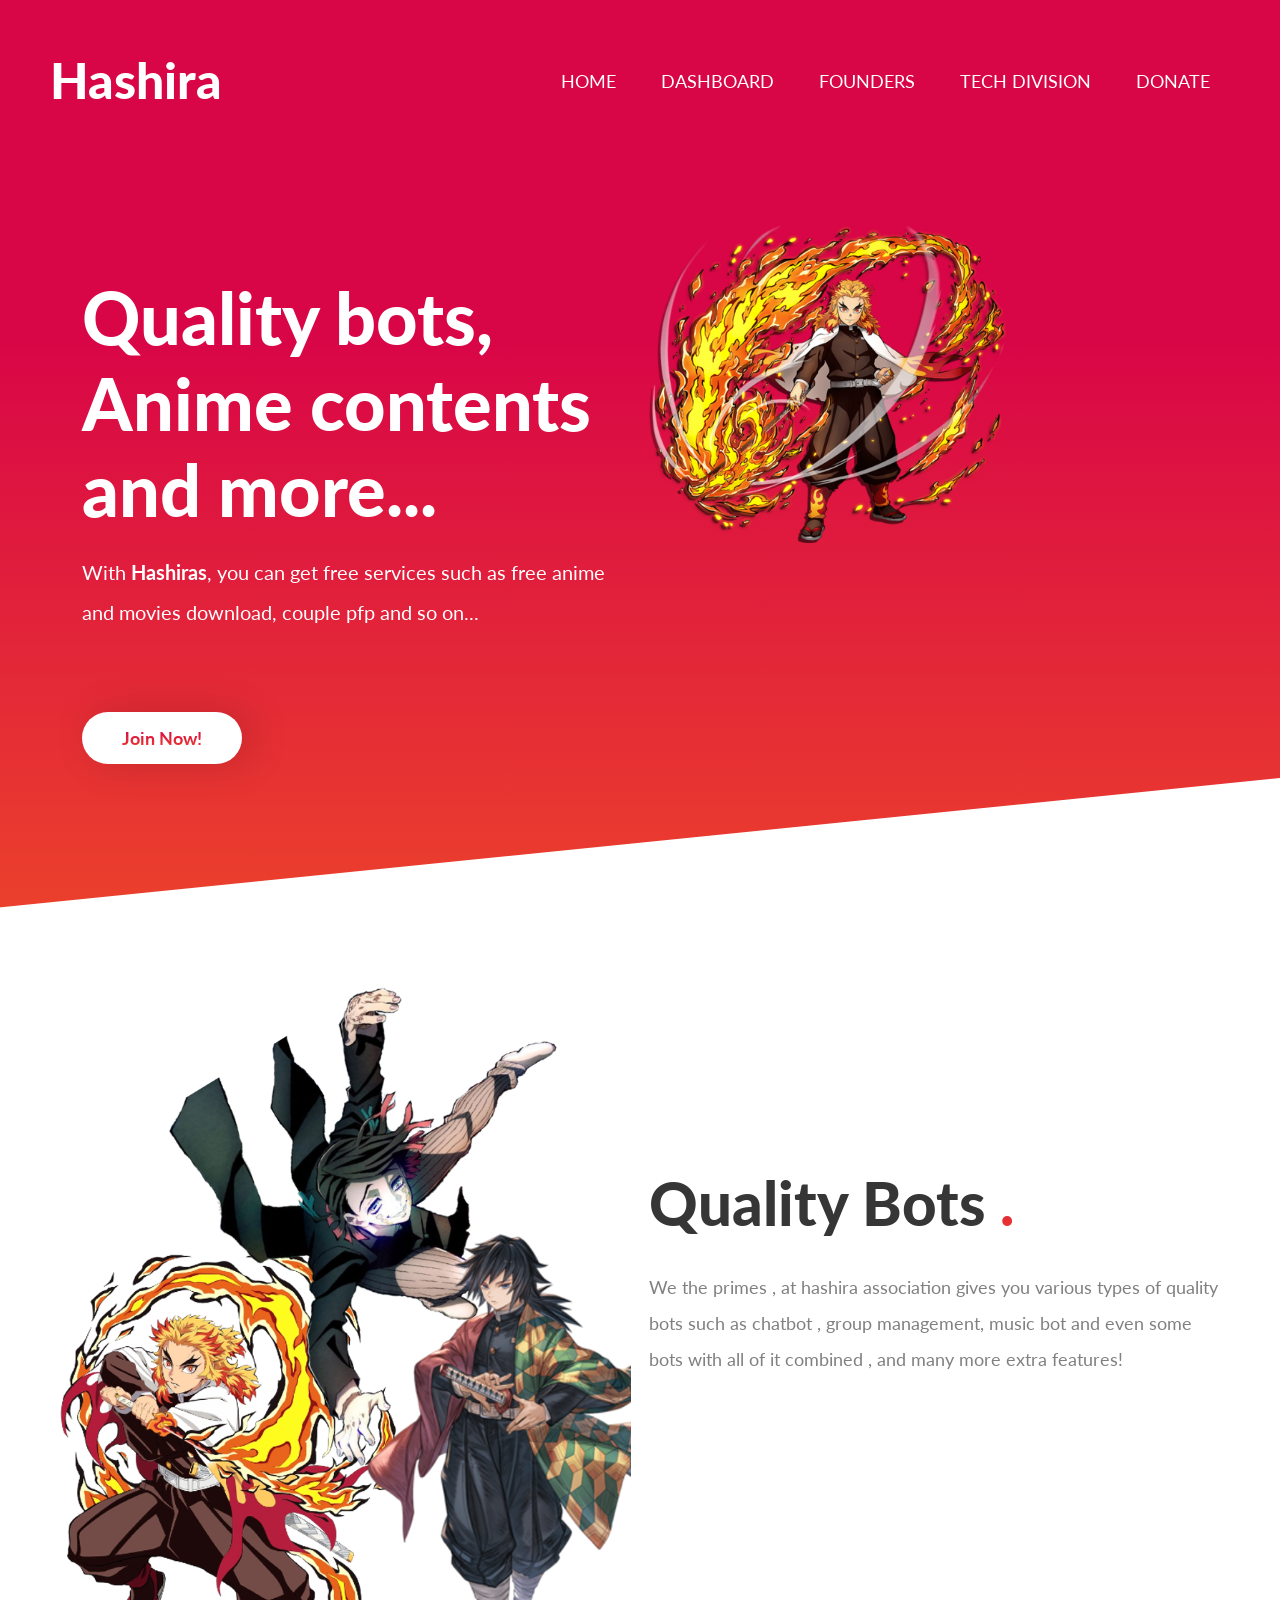
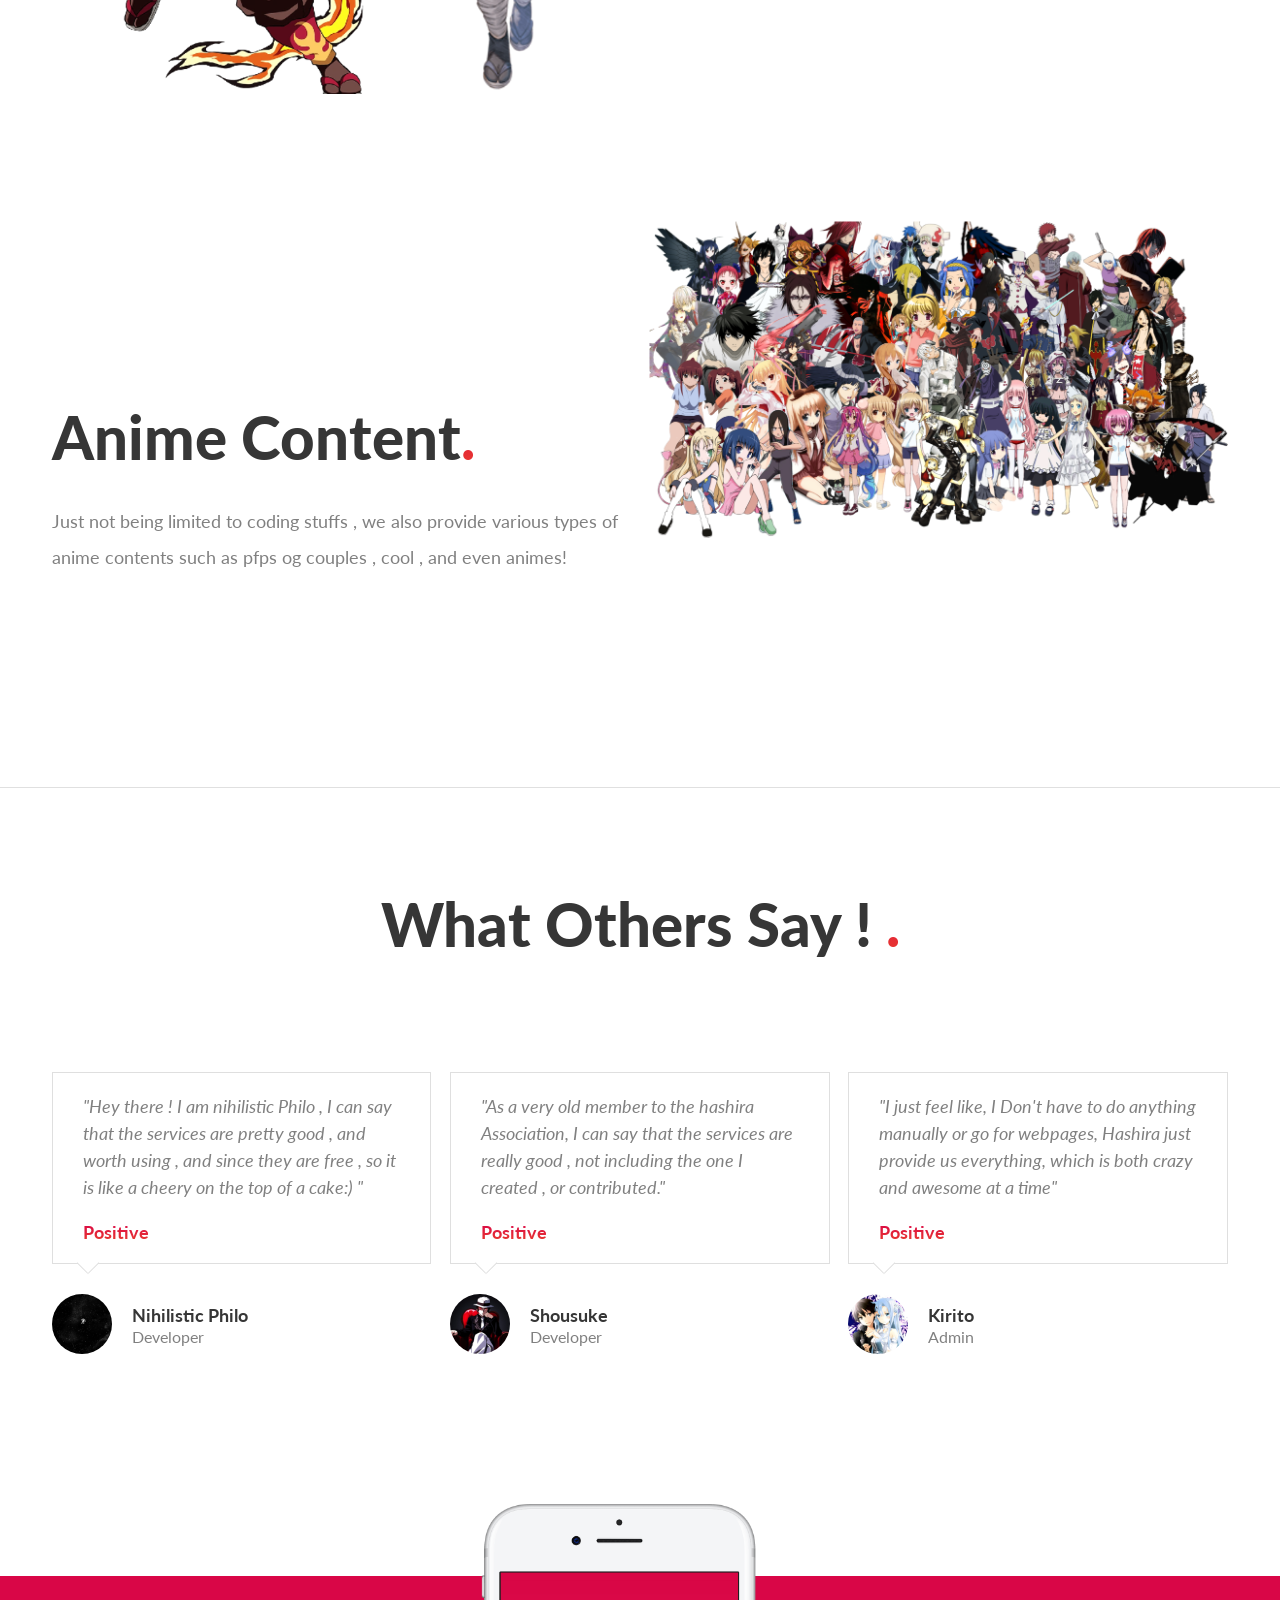
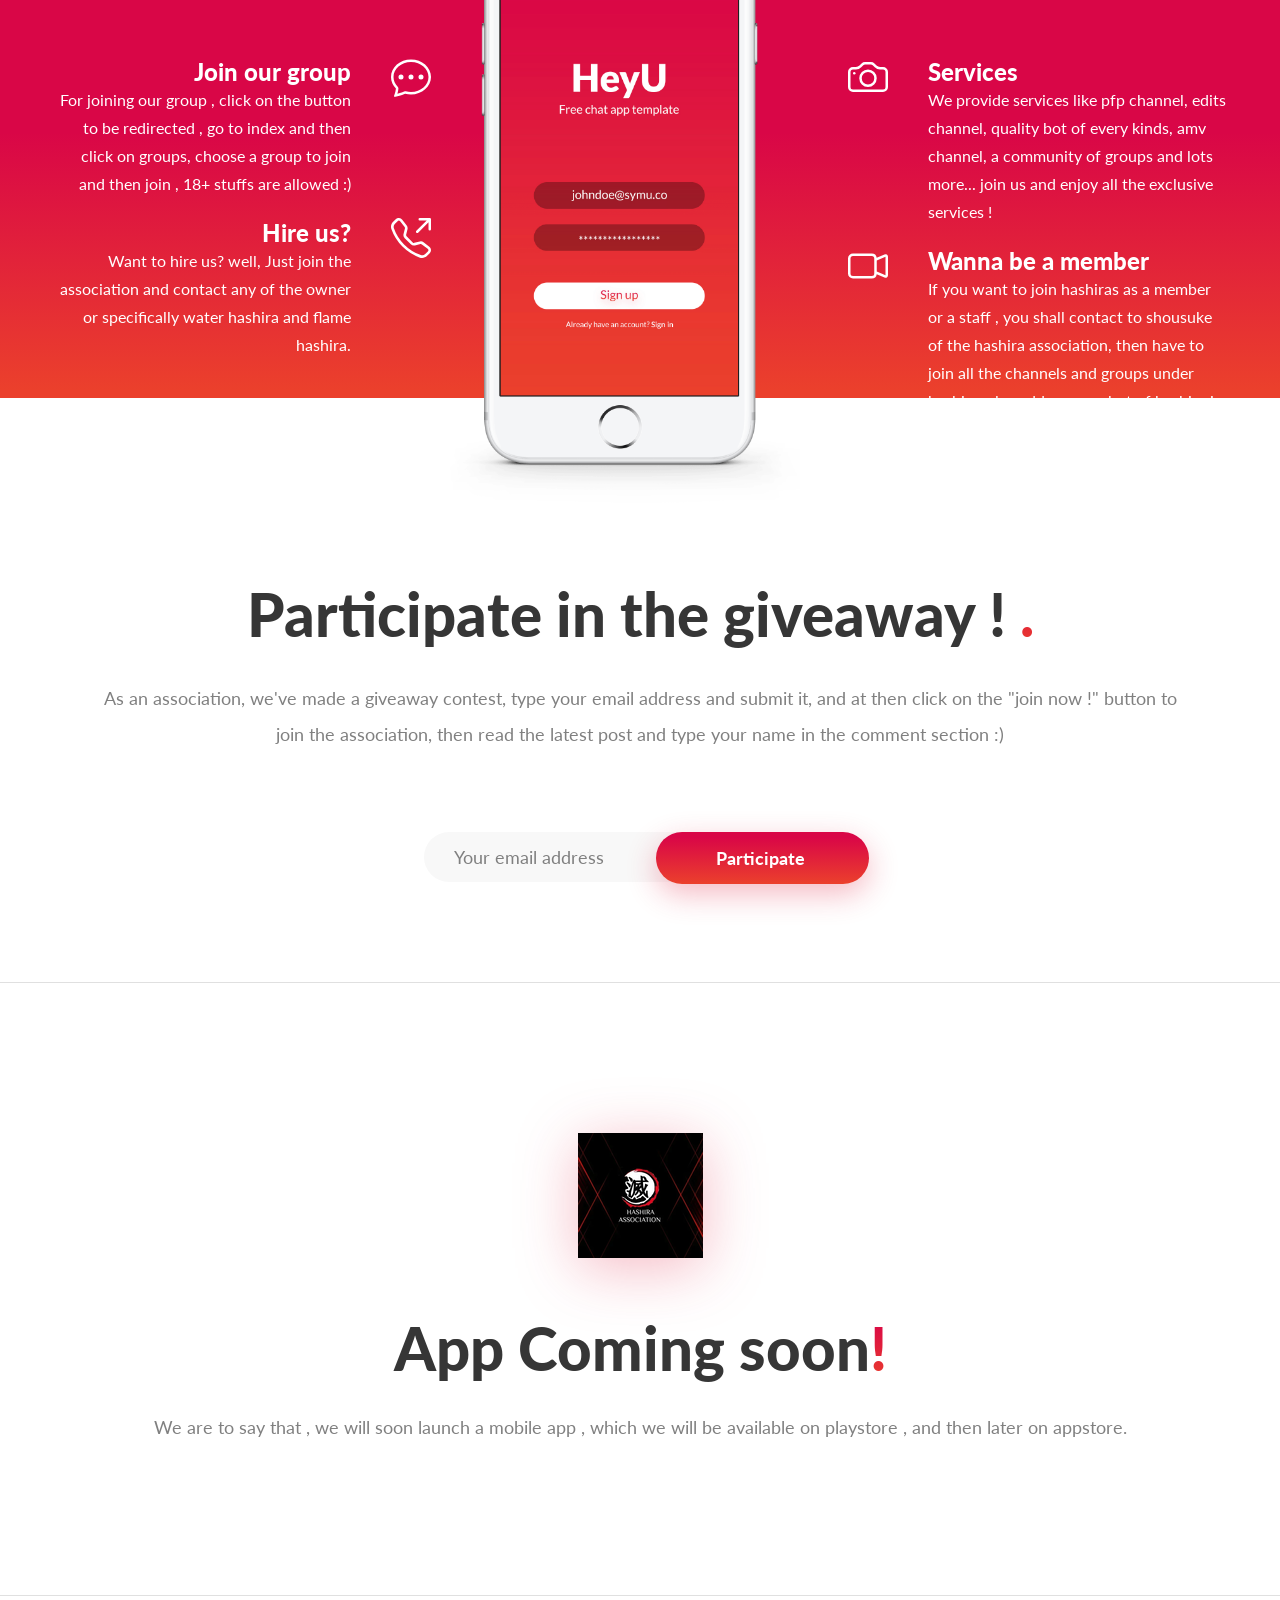
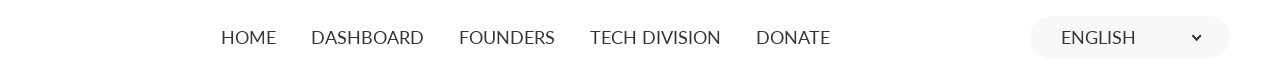
==== index.html @ f734fdf5 "Add files via upload" ====
<!DOCTYPE html>
<html lang="en">
  <head>
    <meta charset="UTF-8" />
    <meta name="viewport" content="width=device-width, initial-scale=1.0" />
    <title>Hashira Association</title>

    <!-- Favicon -->

    <link
      rel="Hashira-icon"
      sizes="180x180"
      href="images/favicon/apple-touch-icon.png"
    />
    <link
      rel="icon"
      type="image/png"
      sizes="32x32"
      href="images/favicon/favicon-32x32.png"
    />
    <link
      rel="icon"
      type="image/png"
      sizes="16x16"
      href="images/favicon/favicon-16x16.png"
    />
    <link rel="manifest" href="images/favicon/site.webmanifest" />
    <link
      rel="mask-icon"
      href="images/favicon/safari-pinned-tab.svg"
      color="#5bbad5"
    />
    <link rel="shortcut icon" href="images/favicon/favicon.ico" />
    <meta name="msapplication-TileColor" content="#da532c" />
    <meta
      name="msapplication-config"
      content="images/favicon/browserconfig.xml"
    />
    <meta name="theme-color" content="#ffffff" />

    <!-- End: Favicon -->

    <!-- Required Social Preview MetaTags -->

    <!-- Primary Meta Tags -->
    <meta name="title" content="Hashira Association: A non-toxic anime community" />
    <meta
      name="description"
      content="Hashira Association is a network that provides your with various services and groups for free so that you can save your time from visiting various sites and chat forums"
    />

    <!-- Open Graph / Facebook -->
    <meta property="og:type" content="website" />
    <meta property="og:url" content="https://hashira-net.aneekbiswas5.repl.co/#features" />
    <meta
      property="og:title"
      content="Hashira Association Landing Page"
    />
    <meta
      property="og:description"
      content="Hashira Association is a network that provides your with various services and groups for free so that you can save your time from visiting various sites and chat forums"
    />
    <meta property="og:image" content="images/preview.png" />

    <!-- Twitter -->
    <meta property="twitter:card" content="summary_large_image" />
    <meta
      property="twitter:url"
      content="https://hashira-net.aneekbiswas5.repl.co/#features"
    />
    <meta
      property="twitter:title"
      content="Hashira Association: A non-toxic anime community"
    />
    <meta
      property="twitter:description"
      content="Hashira Association is a network that provides your with various services and groups for free so that you can save your time from visiting various sites and chat forums"
    />
    <meta property="twitter:image" content="images/preview.png" />

    <!-- End of Required Social Preview MetaTags -->

    <!-- LATO — Google Font -->
    <link
      href="https://fonts.googleapis.com/css2?family=Lato:ital,wght@0,400;0,700;0,900;1,400&display=swap"
      rel="stylesheet"
    />
    <!-- End: LATO — Google Font -->

    <!-- Main CSS File -->
    <link rel="stylesheet" href="css/styles.css" />
    <link rel="stylesheet" href="css/grid.css" />
    <!-- End: Main CSS File -->
  </head>
  <body>
    <!-- Preloader -->
    <div class="preloader">
      <div class="loader"></div>
    </div>
    <!-- Preloader End -->
    <!-- Header Section -->
    <header id="home">
      <nav>
        <div class="navbar-logo">
          <a href="#" class="logo">Hashira</a>
        </div>
        <div id="navbar">
          <ul>
            <li><a href="#home">HOME</a></li>
             <li><a href="dash.html">DASHBOARD</a></li>
            <li><a href="https://t.me/Hashira_Association/155">FOUNDERS</a></li>
            <li><a href="https://t.me/PrimesDivision">TECH DIVISION</a></li>
            <li><a href="http://paypal.me/flamexhashira">DONATE</a></li>

          </ul>
        </div>
        <div id="mobileNav">
          <span onclick="openNav()">&#9776;</span>
        </div>
        <div id="myNav" class="mobileNavOverlay">
          <div class="overlay-content">
            <a href="javascript:void()" class="close-btn" onclick="closeNav()"
              >&times;
            </a>
            <a href="#home" onclick="closeNav()">HOME</a>
            <a href="dash.html" target="_blank" onclick="closeNav()">DASHBOARD</a>
            <a href="https://t.me/Hashira_Association/155" target="_blank" onclick="closeNav()">FOUNDERS</a>
            <a href="https://t.me/PrimesDivision" target="_blank" onclick="closeNav()">TECH DIVISION</a>
            <a href="http://paypal.me/flamexhashira" target="_blank" onclick="closeNav()">DONATE</a>
          </div>
        </div>
      </nav>
      <div id="hero">
        <div class="row">
          <div class="col span_1_of_2">
            <div class="hero-description">
              <h1>
                Quality bots,  <br />
                Anime contents and more...
              </h1>
              <p>
                With <span class="bold-text"> Hashiras</span>, you can get free services such as free anime and movies download, couple pfp and so on...
              </p>

              <a href="https://t.me/Hashira_Association" class="btn">
              <span class="download-btn">Join Now!</span>
              </a>

            </div>
          </div>
          <div class="col span_1_of_2">
            <img class="hero-img" src="images/1.png" alt="" />
          </div>
        </div>
      </div>
      <div class="shape-divider">
        <div class="custom-shape-divider-bottom-1603385849">
          <svg
            data-name="Layer 1"
            xmlns="http://www.w3.org/2000/svg"
            viewBox="0 0 1200 120"
            preserveAspectRatio="none"
          >
            <path
              d="M1200 120L0 16.48 0 0 1200 0 1200 120z"
              class="shape-fill"
            ></path>
          </svg>
        </div>
      </div>
      <button onclick="topFunction()" id="scrollUp" title="Go to top">
        <svg
          width="1.5rem"
          height="1.5rem"
          viewBox="0 0 16 16"
          class="bi bi-arrow-up"
          fill="currentColor"
          xmlns="http://www.w3.org/2000/svg"
        >
          <path
            fill-rule="evenodd"
            d="M8 15a.5.5 0 0 0 .5-.5V2.707l3.146 3.147a.5.5 0 0 0 .708-.708l-4-4a.5.5 0 0 0-.708 0l-4 4a.5.5 0 1 0 .708.708L7.5 2.707V14.5a.5.5 0 0 0 .5.5z"
          />
        </svg>
      </button>
    </header>
    <!-- End: Header Section -->

    <!-- Features Section -->
    <section id="features">
      <div class="row">
        <div class="col span_1_of_2">
          <div class="features-images">
            <img class="features_1" src="images/features1.png" alt="" />
          </div>
        </div>
        <div class="col span_1_of_2">
          <div class="section-description features-description col1">
            <h2 class="stylish_heading">
              Quality Bots <span class="red_dot">.</span>
            </h2>
            <p class="little-description">
              We the primes , at hashira association gives you various types of quality bots such as chatbot , group management, music bot and even some bots with all of it combined , and many more extra features!          </p>
          </div>
        </div>
      </div>
      <div class="row second-features-row">
        <div class="col span_1_of_2">
          <div class="section-description features-description">
            <h2 class="stylish_heading">
              Anime Content<span class="red_dot">.</span>
            </h2>
            <p class="little-description">
              Just not being limited to coding stuffs , we also provide various types of anime contents such as pfps og couples , cool , and even animes! </p>
          </div>
        </div>
        <div class="col span_1_of_2">
          <div class="features-images">
            <img class="features_3" src="images/features2.png" alt="" />
          </div>
        </div>
      </div>
    </section>
    <!-- End: Features Section -->

    <!-- Testimonial Section -->
    <section id="testimonial">
      <h2 class="stylish_heading">
        What Others Say ! <span class="red_dot">.</span>
      </h2>
      <div class="row">
        <div class="col span_1_of_3">
          <div class="bubble">
            <p class="message">
              "Hey there ! I am nihilistic Philo , I can say that the services are pretty good , and worth using , and since they are free , so it is like a cheery on the top of a cake:) "
            </p>
            <span class="company-name">Positive </span>
          </div>
          <div class="client-info">
            <img class="avatar" src="images/avatar1.jpg" alt="" />
            <div class="name">
              <h4>Nihilistic Philo</h4>
              <p class="role">Developer</p>
            </div>
          </div>
        </div>
        <div class="col span_1_of_3">
          <div class="bubble">
            <p class="message">
              "As a very old member to the hashira Association, I can say that the services are really good , not including the one I created , or contributed."
            </p>
            <span class="company-name">Positive</span>
          </div>
          <div class="client-info">
            <img class="avatar" src="images/avatar2.jpg" alt="" />
            <div class="name">
              <h4>Shousuke</h4>
              <p class="role">Developer</p>
            </div>
          </div>
        </div>
        <div class="col span_1_of_3">
          <div class="bubble">
            <p class="message">
              "I just feel like, I Don't have to do anything manually or go for webpages, Hashira just provide us everything, which is both crazy and awesome at a time"
            </p>
            <span class="company-name">Positive</span>
          </div>
          <div class="client-info">
            <img class="avatar" src="images/avatar3.jpg" alt="" />
            <div class="name">
              <h4>Kirito</h4>
              <p class="role">Admin</p>
            </div>
          </div>
        </div>
      </div>
    </section>
    <!-- End: Testimonial Section -->

    <!-- How To Section -->
    <section id="howto">
      <div class="row">
        <div class="col span_1_of_3 first-col">
          <div class="first-item">
            <div class="item-description">
              <h4>Join our group</h4>
              <p>
                For joining our group , click on the button to be redirected , go to index and then click on groups, choose a group to join and then join , 18+ stuffs are allowed :)
              </p>
            </div>
            <div class="item-icon1">
              <svg
                width="2.5rem"
                height="2.5rem"
                viewBox="0 0 16 16"
                class="bi bi-chat-dots"
                fill="currentColor"
                xmlns="http://www.w3.org/2000/svg"
              >
                <path
                  fill-rule="evenodd"
                  d="M2.678 11.894a1 1 0 0 1 .287.801 10.97 10.97 0 0 1-.398 2c1.395-.323 2.247-.697 2.634-.893a1 1 0 0 1 .71-.074A8.06 8.06 0 0 0 8 14c3.996 0 7-2.807 7-6 0-3.192-3.004-6-7-6S1 4.808 1 8c0 1.468.617 2.83 1.678 3.894zm-.493 3.905a21.682 21.682 0 0 1-.713.129c-.2.032-.352-.176-.273-.362a9.68 9.68 0 0 0 .244-.637l.003-.01c.248-.72.45-1.548.524-2.319C.743 11.37 0 9.76 0 8c0-3.866 3.582-7 8-7s8 3.134 8 7-3.582 7-8 7a9.06 9.06 0 0 1-2.347-.306c-.52.263-1.639.742-3.468 1.105z"
                />
                <path
                  d="M5 8a1 1 0 1 1-2 0 1 1 0 0 1 2 0zm4 0a1 1 0 1 1-2 0 1 1 0 0 1 2 0zm4 0a1 1 0 1 1-2 0 1 1 0 0 1 2 0z"
                />
              </svg>
            </div>
          </div>
          <div class="first-item">
            <div class="item-description">
              <h4>Hire us?</h4>
              <p>
                Want to hire us? well, Just join the association and contact any of the owner or specifically water hashira and flame hashira.
              </p>
            </div>
            <div class="item-icon1">
              <svg
                width="2.5rem"
                height="2.5rem"
                viewBox="0 0 16 16"
                class="bi bi-telephone-outbound"
                fill="currentColor"
                xmlns="http://www.w3.org/2000/svg"
              >
                <path
                  fill-rule="evenodd"
                  d="M3.654 1.328a.678.678 0 0 0-1.015-.063L1.605 2.3c-.483.484-.661 1.169-.45 1.77a17.568 17.568 0 0 0 4.168 6.608 17.569 17.569 0 0 0 6.608 4.168c.601.211 1.286.033 1.77-.45l1.034-1.034a.678.678 0 0 0-.063-1.015l-2.307-1.794a.678.678 0 0 0-.58-.122l-2.19.547a1.745 1.745 0 0 1-1.657-.459L5.482 8.062a1.745 1.745 0 0 1-.46-1.657l.548-2.19a.678.678 0 0 0-.122-.58L3.654 1.328zM1.884.511a1.745 1.745 0 0 1 2.612.163L6.29 2.98c.329.423.445.974.315 1.494l-.547 2.19a.678.678 0 0 0 .178.643l2.457 2.457a.678.678 0 0 0 .644.178l2.189-.547a1.745 1.745 0 0 1 1.494.315l2.306 1.794c.829.645.905 1.87.163 2.611l-1.034 1.034c-.74.74-1.846 1.065-2.877.702a18.634 18.634 0 0 1-7.01-4.42 18.634 18.634 0 0 1-4.42-7.009c-.362-1.03-.037-2.137.703-2.877L1.885.511zM11 .5a.5.5 0 0 1 .5-.5h4a.5.5 0 0 1 .5.5v4a.5.5 0 0 1-1 0V1.707l-4.146 4.147a.5.5 0 0 1-.708-.708L14.293 1H11.5a.5.5 0 0 1-.5-.5z"
                />
              </svg>
            </div>
          </div>
        </div>
        <div class="col span_1_of_3 second-col">
          <img class="big_image" src="images/2.png" alt="" />
        </div>
        <div class="col span_1_of_3 third-col">
          <div class="last-item">
            <div class="item-icon2">
              <svg
                width="2.5rem"
                height="2.5rem"
                viewBox="0 0 16 16"
                class="bi bi-camera"
                fill="currentColor"
                xmlns="http://www.w3.org/2000/svg"
              >
                <path
                  fill-rule="evenodd"
                  d="M15 12V6a1 1 0 0 0-1-1h-1.172a3 3 0 0 1-2.12-.879l-.83-.828A1 1 0 0 0 9.173 3H6.828a1 1 0 0 0-.707.293l-.828.828A3 3 0 0 1 3.172 5H2a1 1 0 0 0-1 1v6a1 1 0 0 0 1 1h12a1 1 0 0 0 1-1zM2 4a2 2 0 0 0-2 2v6a2 2 0 0 0 2 2h12a2 2 0 0 0 2-2V6a2 2 0 0 0-2-2h-1.172a2 2 0 0 1-1.414-.586l-.828-.828A2 2 0 0 0 9.172 2H6.828a2 2 0 0 0-1.414.586l-.828.828A2 2 0 0 1 3.172 4H2z"
                />
                <path
                  fill-rule="evenodd"
                  d="M8 11a2.5 2.5 0 1 0 0-5 2.5 2.5 0 0 0 0 5zm0 1a3.5 3.5 0 1 0 0-7 3.5 3.5 0 0 0 0 7z"
                />
                <path d="M3 6.5a.5.5 0 1 1-1 0 .5.5 0 0 1 1 0z" />
              </svg>
            </div>
            <div class="item-description">
              <h4>Services</h4>
              <p> We provide services like pfp channel, edits channel, quality bot of every kinds, amv channel, a community of groups and lots more... join us and enjoy all the exclusive services !
                
              </p>
            </div>
          </div>
          <div class="last-item">
            <div class="item-icon2">
              <svg
                width="2.5rem"
                height="2.5rem"
                viewBox="0 0 16 16"
                class="bi bi-camera-video"
                fill="currentColor"
                xmlns="http://www.w3.org/2000/svg"
              >
                <path
                  fill-rule="evenodd"
                  d="M0 5a2 2 0 0 1 2-2h7.5a2 2 0 0 1 1.983 1.738l3.11-1.382A1 1 0 0 1 16 4.269v7.462a1 1 0 0 1-1.406.913l-3.111-1.382A2 2 0 0 1 9.5 13H2a2 2 0 0 1-2-2V5zm11.5 5.175l3.5 1.556V4.269l-3.5 1.556v4.35zM2 4a1 1 0 0 0-1 1v6a1 1 0 0 0 1 1h7.5a1 1 0 0 0 1-1V5a1 1 0 0 0-1-1H2z"
                />
              </svg>
            </div>
            <div class="item-description">
              <h4>Wanna be a member</h4>
              <p>
                If you want to join hashiras as a member or a staff , you shall contact to shousuke of the hashira association, then have to join all the channels and groups under hashira, also add any one bot of hashira in your group and you are done :) .
            </div>
          </div>
        </div>
      </div>
    </section>
    <!-- End: How To Section -->

    <!-- Subscribe Section -->
    <section id="subscribe">
      <div class="row">
        <h2 class="stylish_heading">
          Participate in the giveaway ! <span class="red_dot">.</span>
        </h2>
        <p class="">
          As an association, we've made a giveaway contest, type your email address and submit it, and at then click on the "join now !" button to join the association, then read the latest post and type your name in the comment section :)
        </p>
      </div>
      <div class="subscribe-form">
        <input
          class="form-input"
          type="email"
          placeholder="Your email address"
          required
        />
        <input type="submit" class="btn subscribe-btn" value="Participate " />
      </div>
    </section>
    <!-- End: Subscribe Section -->

    <!-- Download The App Section -->
    <section id="download">
      <div class="row">
        <img class="app-logo" src="images/app_logo.png" alt="" />
        <h2 class="stylish_heading">
          App Coming soon<span class="red_dot">!</span>
        </h2>
        <p class="">
          We are to say that , we will soon launch a mobile app , which we will be available on playstore , and then later on appstore.
        </p>

        <a href="javascript:void()">
          
      </div>
    </section>
    <!-- End: Download The App Section -->

    <!-- Footer Section -->
    <section id="footer">
      <div class="links">
        <ul>
            <li><a href="#home">HOME</a></li>
            <li><a href="dash.html" target="_blank">DASHBOARD</a></li>
            <li><a href="https://t.me/Hashira_Association/155" target="_blank">FOUNDERS</a></li>
            <li><a href="https://t.me/PrimesDivision" target="_blank">TECH DIVISION</a></li>
            <li><a href="http://paypal.me/flamexhashira" target="_blank">DONATE</a></li>
        </ul>
      </div>
      <div class="language-option">
        <select name="Languages">
          <option value="English" selected>ENGLISH</option>
          <option value="বাংলা">বাংলা</option>
          <option value="हिन्दी">हिन्दी</option>
        </select>
      </div>
    </section>
    <!-- End: Footer Section -->

    <!-- Required JavaScript Files & CDN -->
    <!-- JQuery CDN -->
    <script src="https://ajax.googleapis.com/ajax/libs/jquery/3.5.1/jquery.min.js"></script>

    <!-- Main JS Files -->
    <script src="js/essential.js"></script>
    <script src="js/jquery.nice-select.min.js"></script>
    <script src="js/main.js"></script>
  </body>
</html>
---- css/styles.css ----
/* Nice Select CSS */
.nice-select {
  -webkit-tap-highlight-color: transparent;
  background-color: #f8f8f8;
  border-radius: 50px;
  border: solid 1px transparent;
  box-sizing: border-box;
  clear: both;
  cursor: pointer;
  display: block;
  float: left;
  font-family: inherit;
  font-size: 18px;
  font-weight: normal;
  height: 42px;
  line-height: 40px;
  outline: none;
  padding-left: 30px;
  padding-right: 30px;
  position: relative;
  text-align: left !important;
  -webkit-transition: all 0.2s ease-in-out;
  transition: all 0.2s ease-in-out;
  -webkit-user-select: none;
  -moz-user-select: none;
  -ms-user-select: none;
  user-select: none;
  white-space: nowrap;
  width: 200px;
}
.nice-select:hover {
  border-color: #dbdbdb;
}
.nice-select:active,
.nice-select.open,
.nice-select:focus {
  border-color: #999;
}
.nice-select:after {
  border-bottom: 2px solid #363636;
  border-right: 2px solid #363636;
  content: "";
  display: block;
  height: 5px;
  margin-top: -4px;
  pointer-events: none;
  position: absolute;
  right: 30px;
  top: 50%;
  -webkit-transform-origin: 66% 66%;
  -ms-transform-origin: 66% 66%;
  transform-origin: 66% 66%;
  -webkit-transform: rotate(45deg);
  -ms-transform: rotate(45deg);
  transform: rotate(45deg);
  -webkit-transition: all 0.15s ease-in-out;
  transition: all 0.15s ease-in-out;
  width: 5px;
}
.nice-select.open:after {
  -webkit-transform: rotate(-135deg);
  -ms-transform: rotate(-135deg);
  transform: rotate(-135deg);
}
.nice-select.open .list {
  top: auto !important;
  bottom: 100%;
  opacity: 1;
  pointer-events: auto;
  -webkit-transform: scale(1) translateY(0);
  -ms-transform: scale(1) translateY(0);
  transform: scale(1) translateY(0);
}
.nice-select.disabled {
  border-color: #ededed;
  color: #999;
  pointer-events: none;
}
.nice-select.disabled:after {
  border-color: #cccccc;
}
.nice-select.wide {
  width: 100%;
}
.nice-select.wide .list {
  left: 0 !important;
  right: 0 !important;
}
.nice-select.right {
  float: right;
}
.nice-select.right .list {
  left: auto;
  right: 0;
}
.nice-select.small {
  font-size: 18px;
  height: 50px;
  line-height: 34px;
}
.nice-select.small:after {
  height: 4px;
  width: 4px;
}
.nice-select.small .option {
  line-height: 34px;
  min-height: 34px;
}
.nice-select .list {
  background-color: #fff;
  border-radius: 5px;
  box-shadow: 0 0 0 1px rgba(68, 68, 68, 0.11);
  box-sizing: border-box;
  margin-top: 4px;
  opacity: 0;
  overflow: hidden;
  padding: 0;
  pointer-events: none;
  position: absolute;
  bottom: 100%;
  left: 0;
  -webkit-transform-origin: 50% 0;
  -ms-transform-origin: 50% 0;
  transform-origin: 50% 0;
  -webkit-transform: scale(0.75) translateY(-21px);
  -ms-transform: scale(0.75) translateY(-21px);
  transform: scale(0.75) translateY(-21px);
  -webkit-transition: all 0.2s cubic-bezier(0.5, 0, 0, 1.25),
    opacity 0.15s ease-out;
  transition: all 0.2s cubic-bezier(0.5, 0, 0, 1.25), opacity 0.15s ease-out;
  z-index: 9;
  width: 200px;
}
.nice-select .list:hover .option:not(:hover) {
  background-color: transparent !important;
}
.nice-select .option {
  cursor: pointer;
  font-weight: 400;
  line-height: 40px;
  list-style: none;
  min-height: 40px;
  outline: none;
  padding-left: 30px;
  padding-right: 29px;
  text-align: left;
  -webkit-transition: all 0.2s;
  transition: all 0.2s;
}
.nice-select .option:hover,
.nice-select .option.focus,
.nice-select .option.selected.focus {
  background-color: #f6f6f6;
}
.nice-select .option.selected {
  font-weight: bold;
}
.nice-select .option.disabled {
  background-color: transparent;
  color: #999;
  cursor: default;
}

.no-csspointerevents .nice-select .list {
  display: none;
}

.no-csspointerevents .nice-select.open .list {
  display: block;
}

/* CSS Global Rules */
* {
  box-sizing: border-box;
  font-family: "Lato", sans-serif;
  list-style-type: none;
  margin: 0;
  padding: 0;
  scroll-behavior: smooth !important;
}

html {
  font-size: 16px;
}

::selection {
  background-color: #ffffff;
  color: #d90647;
}

body {
  font-family: "Lato", sans-serif;
  color: #363636;
  font-size: 1.125rem;
  overflow-x: hidden;
}

img {
  max-width: 100%;
  height: auto;
}

a {
  color: #ffffff;
  text-decoration: none;
}

h1 {
  font-size: 4.5rem;
  font-weight: 900;
}

h2 {
  font-size: 3.75rem;
  font-weight: 900;
}

p {
  color: #808080;
  line-height: 2;
}

section {
  padding: 50px;
}

::placeholder {
  font-size: 18px;
  color: #808080;
}

/* Preloader */
.preloader {
  background-color: #ffffff;
  position: fixed;
  left: 0;
  top: 0;
  height: 100%;
  width: 100%;
  z-index: 150;
  display: flex;
  display: -ms-flexbox;
  -ms-flex-align: center;
  -ms-flex-pack: center;
  align-items: center;
  justify-content: center;
  transition: all 1s ease;
  -webkit-transition: all 1s ease;
}

.preloader.opacity-0 {
  opacity: 0;
}

.preloader .loader {
  height: 2.5rem;
  width: 2.5rem;
  border: 0.25rem solid #d90647;
  border-radius: 50%;
  border-top: 0.25rem solid transparent;
  border-bottom: 0.25rem solid transparent;
  animation: spin 2s linear infinite;
  -webkit-animation: spin 0.8s linear infinite;
}

@keyframes spin {
  0% {
    transform: rotate(0deg);
    -webkit-transform: rotate(0deg);
  }

  100% {
    transform: rotate(360deg);
    -webkit-transform: rotate(360deg);
  }
}

@-webkit-keyframes spin {
  0% {
    transform: rotate(0deg);
    -webkit-transform: rotate(0deg);
  }

  100% {
    transform: rotate(360deg);
    -webkit-transform: rotate(360deg);
  }
}
/* End: Preloader */

/* End: CSS Global Rules */

/* Reusable Components */
.bold-text {
  font-weight: 700;
}

.btn {
  background: #fff;
  padding: 0.9375rem 2.5rem;
  color: #363636;
  border-radius: 3.125rem;
  font-size: 1.125rem;
  font-weight: 700;
  text-align: center;
  box-shadow: 10px 0 40px rgba(0, 0, 0, 0.15);
  display: inline-block;
  cursor: pointer;
}

.btn:hover {
  background: #fff;
  color: #ffffff;
  transition: 0.3s;
  transform: scale(1.03);
}

.red_dot {
  background: linear-gradient(to bottom, #d90647 10%, #eb402c 100%);
  background-clip: border-box;
  -webkit-background-clip: text;
  -webkit-text-fill-color: transparent;
}

.section-description {
  margin-top: 180px;
}

.little-description {
  margin-top: 1.875rem;
  font-size: 1.125rem;
}

.row {
  max-width: 1176px;
  margin: auto;
}
/* End: Reusable Components */

/* Main CSS Rules */

/* Header Section Styling */
#home {
  background: #d90647; /* Old browsers */
  background: -moz-linear-gradient(
    top,
    #d90647 37%,
    #eb402c 98%
  ); /* FF3.6-15 */
  background: -webkit-linear-gradient(
    top,
    #d90647 37%,
    #eb402c 98%
  ); /* Chrome10-25,Safari5.1-6 */
  background: linear-gradient(
    to bottom,
    #d90647 37%,
    #eb402c 98%
  ); /* W3C, IE10+, FF16+, Chrome26+, Opera12+, Safari7+ */
  filter: progid:DXImageTransform.Microsoft.gradient( startColorstr='#d90647', endColorstr='#eb402c',GradientType=0 ); /* IE6-9 */
  background-repeat: no-repeat;
  color: #ffffff;
  height: 100%;
  width: 100%;
  padding: 50px;
  position: relative;
}

/* Navbar Styling */
nav {
  display: flex;
  flex-flow: row;
  justify-content: space-between;
}

.logo {
  font-size: 3.125rem;
  font-weight: 900;
}

#navbar ul li {
  display: inline-block;
  margin: 20px;
  font-size: 18px;
  font-weight: 400;
}

#navbar ul li:hover {
  text-decoration: line-through;
}

/* Sticky Navbar */
.sticky {
  position: fixed;
  left: 0;
  top: 0;
  width: 100%;
  background-color: #fff;
  z-index: 500;
  box-shadow: 0 10px 30px rgba(0, 0, 0, 0.1);
  color: #d90647;
  padding: 10px 40px;
  transition: 0.3s;
}

.sticky .logo {
  color: #d90647;
}

.sticky #navbar ul li a {
  color: #363636;
}

.sticky #navbar ul li a:hover {
  color: #d90647;
}

.sticky .navbar {
  padding: 10px;
}

.sticky .mobile-menu {
  font-size: 1.875rem;
  float: right;
  display: block;
  margin: -10px 10px;
}

/* Mobile Navbar Styling */
#myNav {
  display: block;
}
#mobileNav {
  position: absolute;
  right: 10%;
  display: none; /* Hide Mobile Nav on Desktop or big devices */
  cursor: pointer;
  user-select: none;
}

#mobileNav span {
  font-size: 1.875rem;
}

.mobileNavOverlay {
  width: 0;
  height: 100vh;
  position: fixed;
  top: 0;
  left: 0;
  background-color: #ffffff;
  z-index: 9999;
  overflow: hidden;
  color: #d90647;
  transition: 0.3s;
  text-align: center;
}

.overlay-content {
  text-align: center;
  position: absolute;
  top: 50%;
  left: 50%;
  transform: translate(-50%, -50%);
}

.overlay-content a {
  color: #363636;
  font-size: 1.875rem;
  font-weight: 600;
  display: block;
  margin-top: 1.25rem;
  letter-spacing: 0.1875rem;
}

.overlay-content a:hover {
  color: #d90647;
}
/* End: Mobile Menu Styling */

/* Hero Section Styling */

#hero {
  margin: 100px 0;
}

.hero-description {
  margin-top: 3.125rem;
  float: left;
  margin-left: 1.875rem;
}

.hero-description p {
  font-size: 1.25rem;
  margin-top: 1.25rem;
  margin-bottom: 5rem;
  color: #fff;
}

.download-btn {
  background: linear-gradient(to bottom, #d90647 10%, #eb402c 100%);
  background-clip: border-box;
  -webkit-background-clip: text;
  -webkit-text-fill-color: transparent;
}

.hero-img {
  max-width: 28% !important;
  float: right;
  z-index: 1;
  position: absolute;
  /* right: 9.375rem; */
}

/* Custom Shape Divider */

.shape-divider {
  margin-top: 100px;
}

.custom-shape-divider-bottom-1603385849 {
  position: absolute;
  bottom: -2px;
  left: 0;
  width: 100%;
  overflow: hidden;
  line-height: 0;
  transform: rotate(180deg);
}

.custom-shape-divider-bottom-1603385849 svg {
  position: relative;
  display: block;
  width: calc(100% + 1.3px);
  height: 150px;
  transform: rotateY(180deg);
  z-index: -1;
}

.custom-shape-divider-bottom-1603385849 .shape-fill {
  fill: #ffffff;
}

#scrollUp {
  display: none; /* Hidden by default */
  position: fixed; /* Fixed/sticky position */
  bottom: 20px; /* Place the button at the bottom of the page */
  right: 30px; /* Place the button 30px from the right */
  z-index: 99; /* Make sure it does not overlap */
  border: none; /* Remove borders */
  outline: none; /* Remove outline */
  background: #d90647; /* Old browsers */
  background: -moz-linear-gradient(
    top,
    #d90647 37%,
    #eb402c 98%
  ); /* FF3.6-15 */
  background: -webkit-linear-gradient(
    top,
    #d90647 37%,
    #eb402c 98%
  ); /* Chrome10-25,Safari5.1-6 */
  background: linear-gradient(
    to bottom,
    #d90647 37%,
    #eb402c 98%
  ); /* W3C, IE10+, FF16+, Chrome26+, Opera12+, Safari7+ */
  filter: progid:DXImageTransform.Microsoft.gradient( startColorstr='#d90647', endColorstr='#eb402c',GradientType=0 ); /* IE6-9 */
  background-repeat: no-repeat;
  color: #ffffff; /* Text color */
  cursor: pointer; /* Add a mouse pointer on hover */
  width: 50px;
  height: 50px;
  border-radius: 50%; /* Rounded corners */
  font-size: 18px; /* Increase font size */
  box-shadow: 0 10px 30px rgba(54, 54, 54, 0.3);
}

#scrollUp:hover {
  background-color: #555; /* Add a dark-grey background on hover */
  transform: scale(1.1);
  transition: 0.3s;
}

/* End: Header Section Styling */

/* Features Section Styling */
#features {
  height: 100%;
  padding-bottom: 200px;
  border-bottom: 1px solid #e0e0e0;
}

.features_3 {
  float: right;
}

.second-features-row {
  margin-top: 6.25rem;
}
/* End: Features Section Styling */

/* Testimonial Section Styling */
#testimonial {
  margin-top: 50px;
}
#testimonial .stylish_heading {
  text-align: center;
}
#testimonial .row {
  margin-top: 6.25rem;
}

.bubble {
  background-color: #fff;
  border: 1px solid #dfdfdf;
  padding: 20px 30px;
  position: relative;
}

.bubble::after {
  display: block;
  position: absolute;
  content: "";
  top: 100%;
  left: 5%;
  transform: translate(50%, -50%) rotate(45deg) translateZ(0);
  height: 15px;
  width: 15px;
  background: linear-gradient(-45deg, #fff 52%, transparent 0);
  border: inherit;
  border-width: 0 1px 1px 0;
  border-radius: 0 0 2px 0;
}

.bubble:hover {
  border: 1px solid transparent;
  cursor: pointer;
  transform: translateY(-20px);
  transition: 0.3s;
  box-shadow: 0 30px 60px rgba(0, 0, 0, 0.1);
}

.company-name {
  background: linear-gradient(to bottom, #d90647 10%, #eb402c 100%);
  background-clip: border-box;
  -webkit-background-clip: text;
  -webkit-text-fill-color: transparent;
  font-weight: 700;
}

.message {
  margin-bottom: 20px;
  font-style: italic;
  line-height: 1.5;
  font-size: 18px;
}

.client-info {
  margin-top: 1.875rem;
  display: flex;
  flex-flow: row;
  justify-content: start;
  align-items: center;
}

.name h4 {
  line-height: 1.5 !important;
}

.avatar {
  border-radius: 50%;
  width: 60px;
  margin-right: 20px;
}

.role {
  font-size: 16px;
  line-height: 1;
}
/* End: Testimonial Section Styling */

/* How To Section Styling */
#howto {
  background: #d90647; /* Old browsers */
  background: -moz-linear-gradient(
    top,
    #d90647 37%,
    #eb402c 98%
  ); /* FF3.6-15 */
  background: -webkit-linear-gradient(
    top,
    #d90647 37%,
    #eb402c 98%
  ); /* Chrome10-25,Safari5.1-6 */
  background: linear-gradient(
    to bottom,
    #d90647 37%,
    #eb402c 98%
  ); /* W3C, IE10+, FF16+, Chrome26+, Opera12+, Safari7+ */
  filter: progid:DXImageTransform.Microsoft.gradient( startColorstr='#d90647', endColorstr='#eb402c',GradientType=0 ); /* IE6-9 */
  background-repeat: no-repeat;
  color: #ffffff;
  height: 24.375rem;
  width: 100%;
  position: relative;
  margin-top: 6.25rem;
}

#howto p {
  color: #ffffff;
  font-size: 16px;
  line-height: 1.75;
}

#howto h4 {
  font-size: 1.5rem;
  font-weight: 900;
}

.first-col {
  text-align: right;
  float: right;
}

.third-col {
  text-align: left;
  float: left;
}

.big_image {
  /* position: absolute;
  top: -66px; */
  max-width: 325px;
  margin-top: -125px;
}

.first-item,
.last-item {
  display: flex;
}

.item-icon1 {
  margin-left: 40px;
}

.item-icon1:hover,
.item-icon2:hover {
  transition: 0.3s;
  transform: scale(1.1);
  cursor: pointer;
}

.item-icon2 {
  margin-right: 40px;
}

.first-item,
.last-item {
  margin: 20px 0;
}
/* End: How To Section Styling */

/* Subscribe Section Styling */
#subscribe {
  padding: 150px 50px;
  text-align: center;
  border-bottom: 1px solid #e0e0e0;
}

#subscribe p {
  margin-top: 30px;
}

.subscribe-form {
  position: relative;
  margin-top: 5rem;
}

.form-input {
  border: none;
  height: 50px;
  outline: none;
  width: 40%;
  background-color: #f8f8f8;
  border-radius: 3.125rem;
  padding: 0 30px;
  padding-right: 210px;
/*   position: relative; */
  font-size: 18px;
}

.subscribe-btn {
  background: linear-gradient(to bottom, #d90647 10%, #eb402c 100%);
  border: none;
  box-shadow: 0 10px 30px rgba(223, 27, 60, 0.3);
  color: #ffffff;
  outline: none;
  padding: 15px 60px;
  position: absolute;
  margin-left: -200px;
}
.subscribe-btn:hover {
  background: linear-gradient(to bottom, #d90647 10%, #eb402c 100%);
  color: #ffffff;
}
/* End: Subscribe Section Styling */

/* Download The App Section Styling */
#download {
  text-align: center;
  padding: 100px;
}

#download * {
  margin: 25px auto;
}

.app-logo {
  -webkit-filter: drop-shadow(0 10px 30px rgba(223, 27, 60, 0.3));
  filter: drop-shadow(0 10px 30px rgba(223, 27, 60, 0.3));
}
/* End: Download The App Section Styling */

/* Footer Section Styling */
#footer {
  border-top: 1px solid #e0e0e0;
  display: flex;
  flex-flow: row;
  justify-content: space-between;
  padding: 20px 50px;
  color: #363636;
}

.links ul li {
  display: inline-block;
  margin: 10px 0;
  margin-right: 30px;
  font-size: 18px;
}

.links ul li:hover {
  background: linear-gradient(to bottom, #d90647 10%, #eb402c 100%);
  background-clip: border-box;
  -webkit-background-clip: text;
  -webkit-text-fill-color: transparent;
}

.links ul li a {
  color: #363636;
}
/* End: Footer Section Styling */

/* End: Main CSS Rules */

/* Extra small devices (portrait phones, less than 576px) */
@media (max-width: 575.98px) {
  body {
    font-size: 16px !important;
  }
  h1 {
    font-size: 36px;
  }

  h2 {
    font-size: 30px;
  }

  .row {
    max-width: 90%;
  }

  .btn {
    padding: 10px 20px;
    font-size: 16px;
  }

  section {
    padding: 20px;
  }

  .span_1_of_3 {
    width: 100% !important;
  }

  .span_1_of_2 {
    width: 100% !important;
  }

  ::placeholder {
    text-align: center;
  }

  #mobileNav {
    display: block;
  }

  #home {
    padding: 30px;
  }

  #hero {
    margin: 50px 0;
  }

  .logo {
    font-size: 1.875rem;
  }

  #navbar {
    display: none;
  }

  .hero-description {
    text-align: center;
    margin-top: 0.625rem;
    float: none;
    margin-left: 0;
  }
  .hero-description p {
    font-size: 16px;
    margin-bottom: 1.875rem;
  }
  .hero-img {
    display: none;
  }

  #features {
    padding-bottom: 50px;
  }

  .features-description {
    width: 100%;
  }

  .little-description {
    width: 100%;
  }

  .section-description {
    margin: 0;
  }

  .second-features-row {
    margin-top: 3.25rem;
    display: flex;
    flex-flow: column;
    flex-direction: column-reverse;
  }

  #testimonial .row {
    margin-top: 3.25rem;
  }

  #howto {
    height: 100%;
    margin-top: 0;
    padding: 50px 0;
  }

  #howto p {
    width: 80%;
    margin-left: 10%;
  }

  .item-icon1 {
    margin: 10px auto;
  }

  .item-icon2 {
    margin: 10px auto;
  }

  .third-col {
    margin-top: 30px;
  }

  .first-col .first-item,
  .last-item {
    display: flex;
    flex-flow: column;
    flex-direction: column-reverse;
    text-align: center;
  }

  .third-col .last-item {
    display: flex;
    flex-flow: column;
    flex-direction: column;
    text-align: center;
  }

  .big_image {
    display: block;
    position: static;
    height: auto;
    width: 100% !important;
    margin: 0 auto;
    margin-top: 50px;
  }

  .subscribe-form {
    margin-top: 2rem;
  }

  .subscribe-btn {
    position: static;
    margin-left: 0;
    margin-top: 20px;
  }

  #footer {
    border-top: 1px solid #e0e0e0;
    color: #363636;
    display: flex;
    flex-flow: column;
    justify-content: center;
    text-align: center;
  }
  .links ul li {
    text-align: center;
    display: inline-block;
    margin: 8px 0;
    margin-right: 20px;
    font-size: 16px;
  }

  .language-option {
    margin: 5px auto;
  }

  #testimonial .col {
    margin-bottom: 50px;
  }
  #download {
    padding: 50px 0;
  }
  #subscribe {
    padding: 100px 0;
  }

  .form-input {
    width: 80%;
    padding: 0 15px;
    padding-right: 15px;
    font-size: 16px;
    display: block;
    margin: auto;
  }
}

/* Small devices (landscape phones, 576px and up) */
@media (min-width: 576px) and (max-width: 767.98px) {
  body {
    font-size: 18px;
  }
  h1 {
    font-size: 50px;
  }

  h2 {
    font-size: 40px;
  }

  section {
    padding: 20px;
  }

  .span_1_of_3 {
    width: 100% !important;
  }

  .span_1_of_2 {
    width: 100% !important;
  }

  ::placeholder {
    text-align: center;
  }

  #mobileNav {
    display: block;
  }
  #navbar {
    display: none;
  }

  #hero {
    margin: 50px 0;
  }

  .logo {
    font-size: 1.875rem;
  }

  .hero-description {
    text-align: center;
    margin-top: 0.625rem;
    float: none;
    margin-left: 0;
  }
  .hero-description p {
    margin-bottom: 1.875rem;
  }
  .hero-img {
    display: none;
  }

  #features {
    padding-bottom: 50px;
  }

  .features-description {
    width: 100%;
  }

  .little-description {
    width: 100%;
  }

  .section-description {
    margin: 0;
  }

  .second-features-row {
    margin-top: 3.25rem;
    display: flex;
    flex-flow: column;
    flex-direction: column-reverse;
  }

  #testimonial .row {
    margin-top: 3.25rem;
  }

  #howto {
    height: 100%;
    margin-top: 0;
    padding: 50px 0;
  }

  #howto p {
    width: 80%;
    margin-left: 10%;
  }

  .item-icon1 {
    margin: 10px auto;
  }

  .item-icon2 {
    margin: 10px auto;
  }

  .third-col {
    margin-top: 30px;
  }

  .first-col .first-item,
  .last-item {
    display: flex;
    flex-flow: column;
    flex-direction: column-reverse;
    text-align: center;
  }

  .third-col .last-item {
    display: flex;
    flex-flow: column;
    flex-direction: column;
    text-align: center;
  }

  .big_image {
    display: block;
    position: static;
    height: auto;
    width: 100% !important;
    margin: 0 auto;
    margin-top: 50px;
  }

  .subscribe-form {
    margin-top: 2rem;
  }

  .subscribe-btn {
    position: static;
    margin-left: 0;
    margin-top: 20px;
  }

  #footer {
    border-top: 1px solid #e0e0e0;
    color: #363636;
    display: flex;
    flex-flow: column;
    justify-content: center;
    text-align: center;
  }
  .links ul li {
    text-align: center;
    display: inline-block;
    margin: 8px 0;
    margin-right: 20px;
    font-size: 18px;
  }

  .language-option {
    margin: 5px auto;
  }

  #testimonial .col {
    margin-bottom: 50px;
  }
  #download {
    padding: 50px 0;
  }
  #subscribe {
    padding: 100px 0;
  }

  .form-input {
    width: 60%;
    padding: 0 15px;
    padding-right: 15px;
    font-size: 18px;
    display: block;
    margin: auto;
  }
}

/* Medium devices (tablets, 768px and up) */
@media (min-width: 768px) and (max-width: 991.98px) {
  h1 {
    font-size: 50px;
  }

  h2 {
    font-size: 40px;
  }
  #howto h4 {
    font-size: 1.3rem;
    font-weight: 900;
  }

  .row {
    max-width: 90%;
  }

  .btn {
    padding: 10px 20px;
    font-size: 16px;
  }

  section {
    padding: 20px;
  }
  .btn {
    padding: 15px 30px;
  }
  #mobileNav {
    display: block;
    right: 5%;
  }
  #mobileNav span {
    font-size: 2.5rem;
  }
  #navbar {
    display: none;
  }
  .overlay-content a {
    font-size: 40px;
  }

  .hero-img {
    max-width: 45% !important;
    right: 0.375rem;
  }

  .section-description {
    margin-top: 150px;
  }

  .little-description {
    width: 100%;
  }

  #howto {
    height: 100%;
    margin-bottom: 5rem;
    margin-top: 0;
    margin-top: 10rem;
    padding: 50px 0;
    position: relative;
    width: 100%;
  }

  #howto #howto p {
    width: 80%;
    margin-left: 10%;
  }

  .item-icon1 {
    margin: 10px auto;
  }

  .item-icon2 {
    margin: 10px auto;
  }

  .first-col .first-item,
  .last-item {
    display: flex;
    flex-flow: column;
    flex-direction: column-reverse;
    text-align: center;
  }

  .third-col .last-item {
    display: flex;
    flex-flow: column;
    flex-direction: column;
    text-align: center;
  }

  .big_image {
    display: block;
    position: static;
    height: auto;
    width: 100% !important;
    margin: 0 auto;
    margin-top: 50px;
  }

  .subscribe-form {
    margin-top: 2rem;
  }

  .subscribe-btn {
    margin-left: -100px;
    position: absolute;
  }
  #subscribe {
    padding: 100px;
  }

  .form-input {
    width: 60%;
    padding: 0 30px;
    padding-right: 100px;
    font-size: 18px;
    margin: auto;
  }
}

/* Large devices (desktops, 992px and up) */
@media (min-width: 992px) and (max-width: 1199.98px) {
  h1 {
    font-size: 50px;
  }

  h2 {
    font-size: 40px;
  }
  #howto h4 {
    font-size: 1.3rem;
    font-weight: 900;
  }

  .row {
    max-width: 90%;
  }

  .btn {
    padding: 10px 20px;
    font-size: 16px;
  }

  section {
    padding: 20px;
  }
  .btn {
    padding: 15px 30px;
  }
  #mobileNav {
    display: block;
    right: 5%;
  }
  #mobileNav span {
    font-size: 2.5rem;
  }
  #navbar {
    display: none;
  }
  .overlay-content a {
    font-size: 40px;
  }

  .hero-img {
    max-width: 40% !important;
    right: 0.375rem;
  }

  .section-description {
    margin-top: 180px;
  }

  .little-description {
    width: 100%;
  }

  #howto {
    height: 100%;
    margin-bottom: 5rem;
    margin-top: 10rem;
    padding: 50px 0;
    position: relative;
    width: 100%;
  }

  #howto #howto p {
    width: 80%;
    margin-left: 10%;
  }

  .item-icon1 {
    margin: 10px auto;
  }

  .item-icon2 {
    margin: 10px auto;
  }

  .first-col .first-item,
  .last-item {
    display: flex;
    flex-flow: column;
    flex-direction: column-reverse;
    text-align: center;
  }

  .third-col .last-item {
    display: flex;
    flex-flow: column;
    flex-direction: column;
    text-align: center;
  }

  .big_image {
    display: block;
    position: static;
    height: auto;
    width: 100% !important;
    margin: 0 auto;
    margin-top: 0px;
  }

  .subscribe-form {
    margin-top: 2rem;
  }

  .subscribe-btn {
    margin-left: -100px;
    position: absolute;
  }
  #subscribe {
    padding: 100px;
  }

  .form-input {
    width: 50%;
    padding: 0 30px;
    padding-right: 100px;
    font-size: 18px;
    margin: auto;
  }
}

/* Extra large devices (large desktops, 1200px and up) */
@media (min-width: 1200px) {
  .little-description {
    margin-top: 1.875rem;
    font-size: 1.125rem;
    width: 100%;
  }
  #subscribe {
    padding: 100px;
  }

  #howto {
    margin-bottom: 5rem;
    margin-top: 10rem;
    padding: 50px 0;
    position: relative;
    width: 100%;
    height: 422px;
  }

  .big_image {
    max-width: 350px;
    margin-top: -135px;
  }
}
---- css/grid.css ----
/* Grid CSS */
.section {
  clear: both;
  padding: 0;
  margin: 0;
}
.row:after,
.row:before {
  content: "";
  display: table;
}
.row:after {
  clear: both;
}
.row {
  zoom: 1;
}
.col {
  display: block;
  float: left;
  margin: 1% 0 1% 1.6%;
}
.col:first-child {
  margin-left: 0;
}
@media only screen and (max-width: 480px) {
  .col {
    margin: 1% 0 1% 0;
  }
}
.span_2_of_2 {
  width: 100%;
}
.span_1_of_2 {
  width: 49.2%;
}
@media only screen and (max-width: 480px) {
  .span_2_of_2 {
    width: 100%;
  }
  .span_1_of_2 {
    width: 100%;
  }
}
.span_3_of_3 {
  width: 100%;
}
.span_2_of_3 {
  width: 66.13%;
}
.span_1_of_3 {
  width: 32.26%;
}
@media only screen and (max-width: 480px) {
  .span_3_of_3 {
    width: 100%;
  }
  .span_2_of_3 {
    width: 100%;
  }
  .span_1_of_3 {
    width: 100%;
  }
}
.span_4_of_4 {
  width: 100%;
}
.span_3_of_4 {
  width: 74.6%;
}
.span_2_of_4 {
  width: 49.2%;
}
.span_1_of_4 {
  width: 23.8%;
}
@media only screen and (max-width: 480px) {
  .span_4_of_4 {
    width: 100%;
  }
  .span_3_of_4 {
    width: 100%;
  }
  .span_2_of_4 {
    width: 100%;
  }
  .span_1_of_4 {
    width: 100%;
  }
}
.span_5_of_5 {
  width: 100%;
}
.span_4_of_5 {
  width: 79.68%;
}
.span_3_of_5 {
  width: 59.36%;
}
.span_2_of_5 {
  width: 39.04%;
}
.span_1_of_5 {
  width: 18.72%;
}
@media only screen and (max-width: 480px) {
  .span_5_of_5 {
    width: 100%;
  }
  .span_4_of_5 {
    width: 100%;
  }
  .span_3_of_5 {
    width: 100%;
  }
  .span_2_of_5 {
    width: 100%;
  }
  .span_1_of_5 {
    width: 100%;
  }
}
.span_6_of_6 {
  width: 100%;
}
.span_5_of_6 {
  width: 83.06%;
}
.span_4_of_6 {
  width: 66.13%;
}
.span_3_of_6 {
  width: 49.2%;
}
.span_2_of_6 {
  width: 32.26%;
}
.span_1_of_6 {
  width: 15.33%;
}
@media only screen and (max-width: 480px) {
  .span_6_of_6 {
    width: 100%;
  }
  .span_5_of_6 {
    width: 100%;
  }
  .span_4_of_6 {
    width: 100%;
  }
  .span_3_of_6 {
    width: 100%;
  }
  .span_2_of_6 {
    width: 100%;
  }
  .span_1_of_6 {
    width: 100%;
  }
}
.span_7_of_7 {
  width: 100%;
}
.span_6_of_7 {
  width: 85.48%;
}
.span_5_of_7 {
  width: 70.97%;
}
.span_4_of_7 {
  width: 56.45%;
}
.span_3_of_7 {
  width: 41.94%;
}
.span_2_of_7 {
  width: 27.42%;
}
.span_1_of_7 {
  width: 12.91%;
}
@media only screen and (max-width: 480px) {
  .span_7_of_7 {
    width: 100%;
  }
  .span_6_of_7 {
    width: 100%;
  }
  .span_5_of_7 {
    width: 100%;
  }
  .span_4_of_7 {
    width: 100%;
  }
  .span_3_of_7 {
    width: 100%;
  }
  .span_2_of_7 {
    width: 100%;
  }
  .span_1_of_7 {
    width: 100%;
  }
}
.span_8_of_8 {
  width: 100%;
}
.span_7_of_8 {
  width: 87.3%;
}
.span_6_of_8 {
  width: 74.6%;
}
.span_5_of_8 {
  width: 61.9%;
}
.span_4_of_8 {
  width: 49.2%;
}
.span_3_of_8 {
  width: 36.5%;
}
.span_2_of_8 {
  width: 23.8%;
}
.span_1_of_8 {
  width: 11.1%;
}
@media only screen and (max-width: 480px) {
  .span_8_of_8 {
    width: 100%;
  }
  .span_7_of_8 {
    width: 100%;
  }
  .span_6_of_8 {
    width: 100%;
  }
  .span_5_of_8 {
    width: 100%;
  }
  .span_4_of_8 {
    width: 100%;
  }
  .span_3_of_8 {
    width: 100%;
  }
  .span_2_of_8 {
    width: 100%;
  }
  .span_1_of_8 {
    width: 100%;
  }
}
.span_9_of_9 {
  width: 100%;
}
.span_8_of_9 {
  width: 88.71%;
}
.span_7_of_9 {
  width: 77.42%;
}
.span_6_of_9 {
  width: 66.13%;
}
.span_5_of_9 {
  width: 54.84%;
}
.span_4_of_9 {
  width: 43.55%;
}
.span_3_of_9 {
  width: 32.26%;
}
.span_2_of_9 {
  width: 20.97%;
}
.span_1_of_9 {
  width: 9.68%;
}
@media only screen and (max-width: 480px) {
  .span_9_of_9 {
    width: 100%;
  }
  .span_8_of_9 {
    width: 100%;
  }
  .span_7_of_9 {
    width: 100%;
  }
  .span_6_of_9 {
    width: 100%;
  }
  .span_5_of_9 {
    width: 100%;
  }
  .span_4_of_9 {
    width: 100%;
  }
  .span_3_of_9 {
    width: 100%;
  }
  .span_2_of_9 {
    width: 100%;
  }
  .span_1_of_9 {
    width: 100%;
  }
}
.span_10_of_10 {
  width: 100%;
}
.span_9_of_10 {
  width: 89.84%;
}
.span_8_of_10 {
  width: 79.68%;
}
.span_7_of_10 {
  width: 69.52%;
}
.span_6_of_10 {
  width: 59.36%;
}
.span_5_of_10 {
  width: 49.2%;
}
.span_4_of_10 {
  width: 39.04%;
}
.span_3_of_10 {
  width: 28.88%;
}
.span_2_of_10 {
  width: 18.72%;
}
.span_1_of_10 {
  width: 8.56%;
}
@media only screen and (max-width: 480px) {
  .span_10_of_10 {
    width: 100%;
  }
  .span_9_of_10 {
    width: 100%;
  }
  .span_8_of_10 {
    width: 100%;
  }
  .span_7_of_10 {
    width: 100%;
  }
  .span_6_of_10 {
    width: 100%;
  }
  .span_5_of_10 {
    width: 100%;
  }
  .span_4_of_10 {
    width: 100%;
  }
  .span_3_of_10 {
    width: 100%;
  }
  .span_2_of_10 {
    width: 100%;
  }
  .span_1_of_10 {
    width: 100%;
  }
}
.span_11_of_11 {
  width: 100%;
}
.span_10_of_11 {
  width: 90.76%;
}
.span_9_of_11 {
  width: 81.52%;
}
.span_8_of_11 {
  width: 72.29%;
}
.span_7_of_11 {
  width: 63.05%;
}
.span_6_of_11 {
  width: 53.81%;
}
.span_5_of_11 {
  width: 44.58%;
}
.span_4_of_11 {
  width: 35.34%;
}
.span_3_of_11 {
  width: 26.1%;
}
.span_2_of_11 {
  width: 16.87%;
}
.span_1_of_11 {
  width: 7.63%;
}
@media only screen and (max-width: 480px) {
  .span_11_of_11 {
    width: 100%;
  }
  .span_10_of_11 {
    width: 100%;
  }
  .span_9_of_11 {
    width: 100%;
  }
  .span_8_of_11 {
    width: 100%;
  }
  .span_7_of_11 {
    width: 100%;
  }
  .span_6_of_11 {
    width: 100%;
  }
  .span_5_of_11 {
    width: 100%;
  }
  .span_4_of_11 {
    width: 100%;
  }
  .span_3_of_11 {
    width: 100%;
  }
  .span_2_of_11 {
    width: 100%;
  }
  .span_1_of_11 {
    width: 100%;
  }
}
.span_12_of_12 {
  width: 100%;
}
.span_11_of_12 {
  width: 91.53%;
}
.span_10_of_12 {
  width: 83.06%;
}
.span_9_of_12 {
  width: 74.6%;
}
.span_8_of_12 {
  width: 66.13%;
}
.span_7_of_12 {
  width: 57.66%;
}
.span_6_of_12 {
  width: 49.2%;
}
.span_5_of_12 {
  width: 40.73%;
}
.span_4_of_12 {
  width: 32.26%;
}
.span_3_of_12 {
  width: 23.8%;
}
.span_2_of_12 {
  width: 15.33%;
}
.span_1_of_12 {
  width: 6.86%;
}
@media only screen and (max-width: 480px) {
  .span_12_of_12 {
    width: 100%;
  }
  .span_11_of_12 {
    width: 100%;
  }
  .span_10_of_12 {
    width: 100%;
  }
  .span_9_of_12 {
    width: 100%;
  }
  .span_8_of_12 {
    width: 100%;
  }
  .span_7_of_12 {
    width: 100%;
  }
  .span_6_of_12 {
    width: 100%;
  }
  .span_5_of_12 {
    width: 100%;
  }
  .span_4_of_12 {
    width: 100%;
  }
  .span_3_of_12 {
    width: 100%;
  }
  .span_2_of_12 {
    width: 100%;
  }
  .span_1_of_12 {
    width: 100%;
  }
}
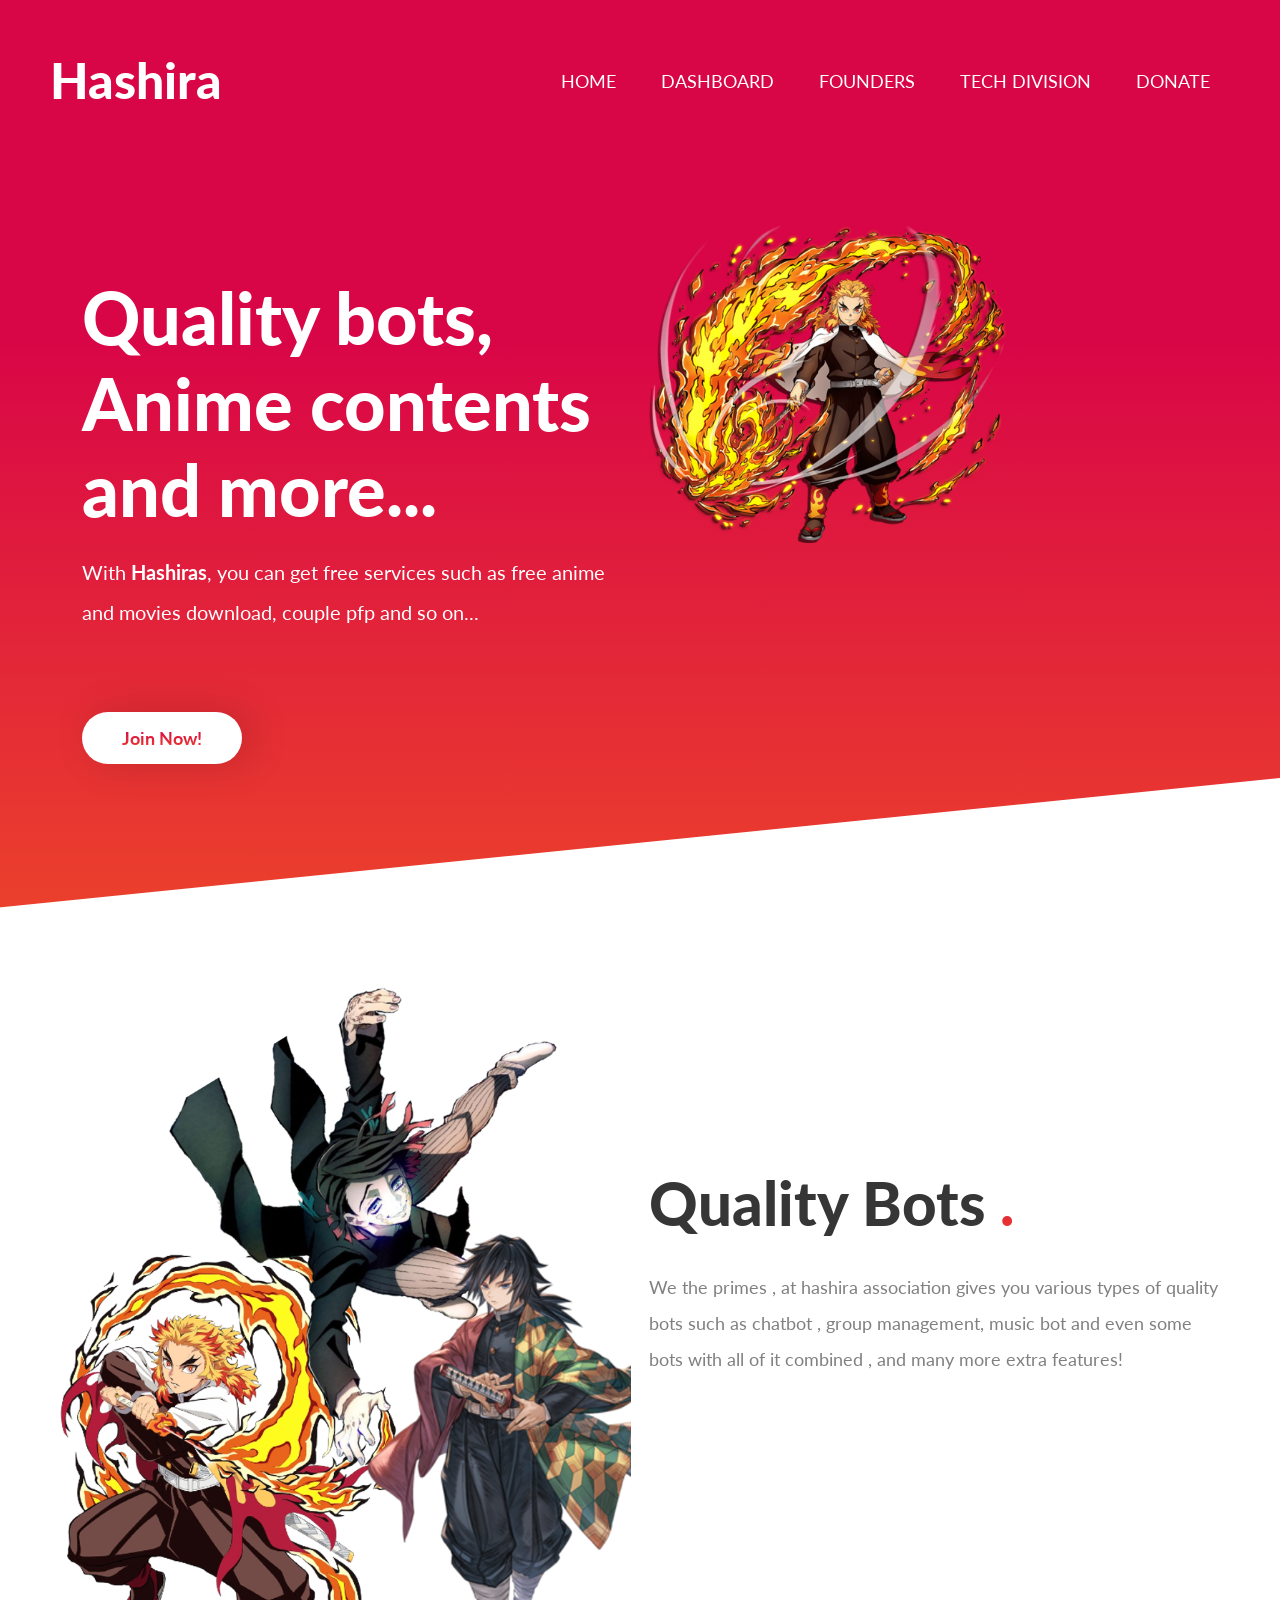
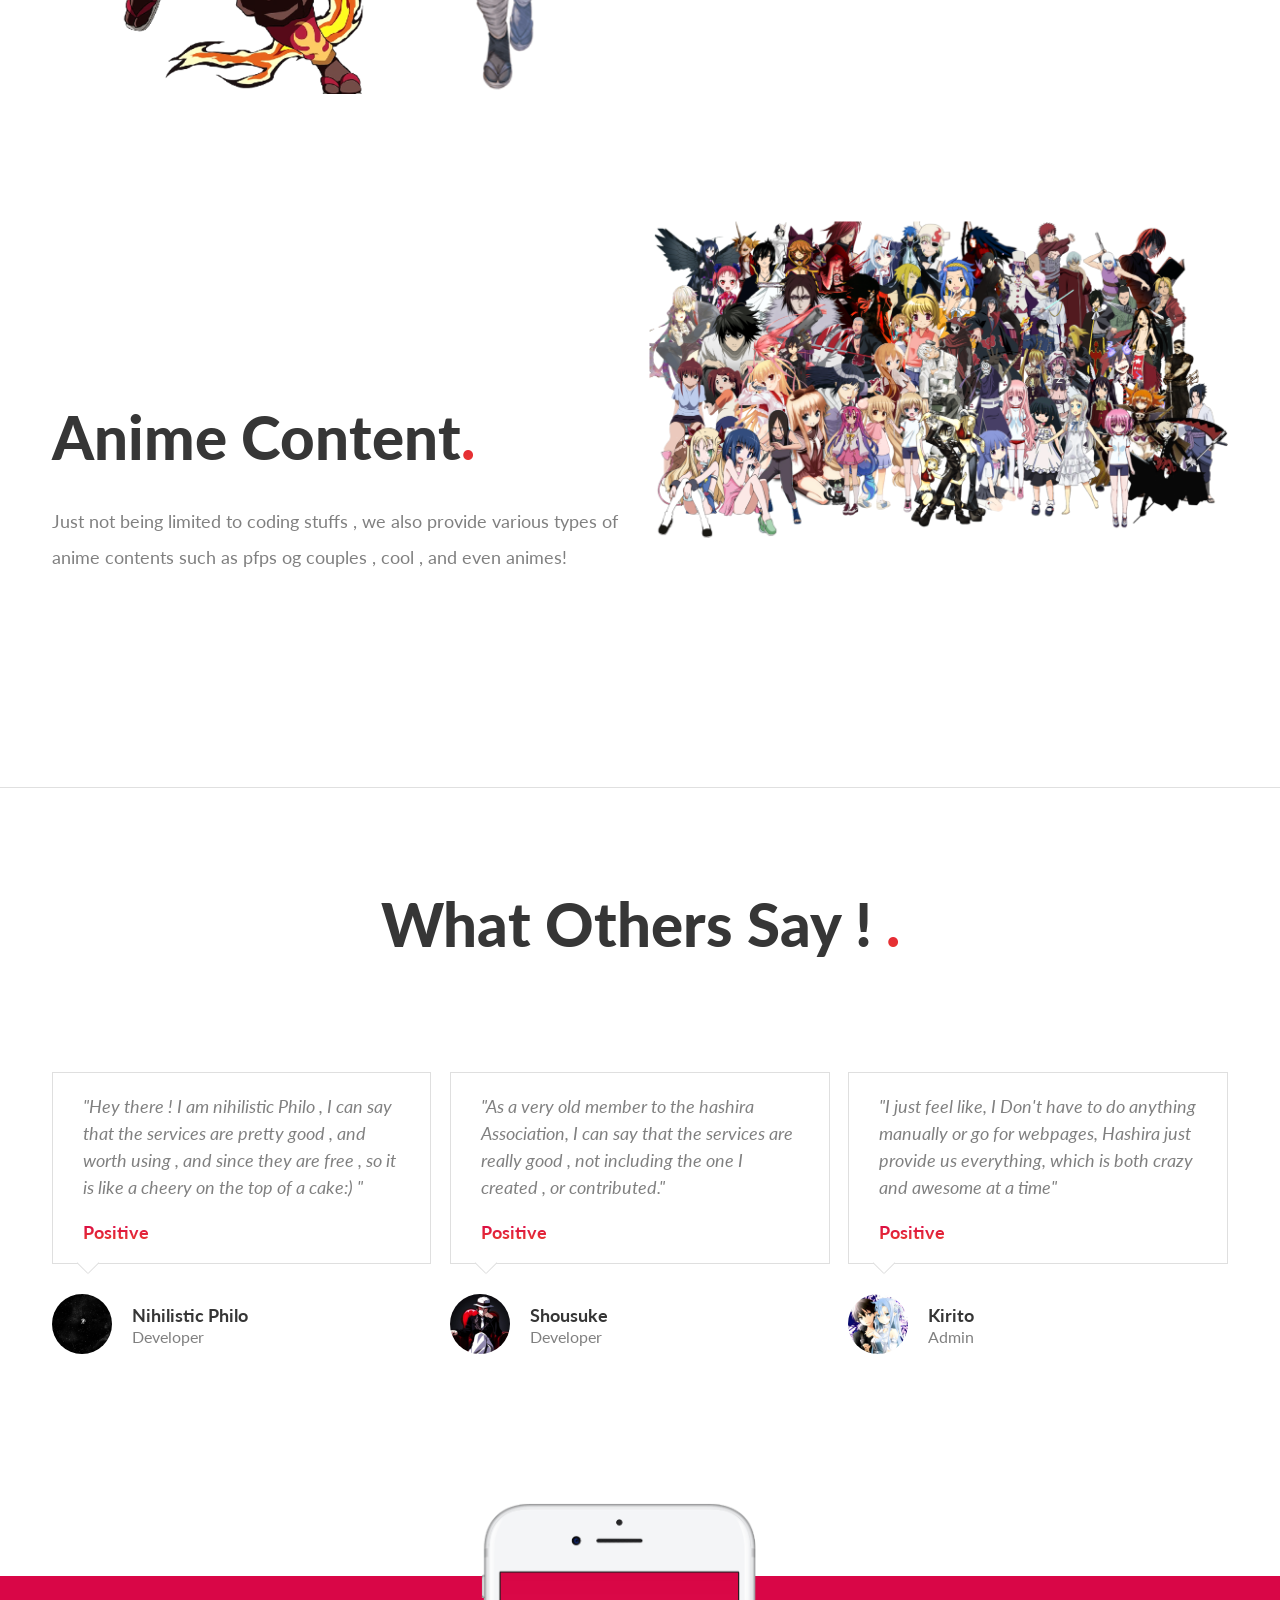
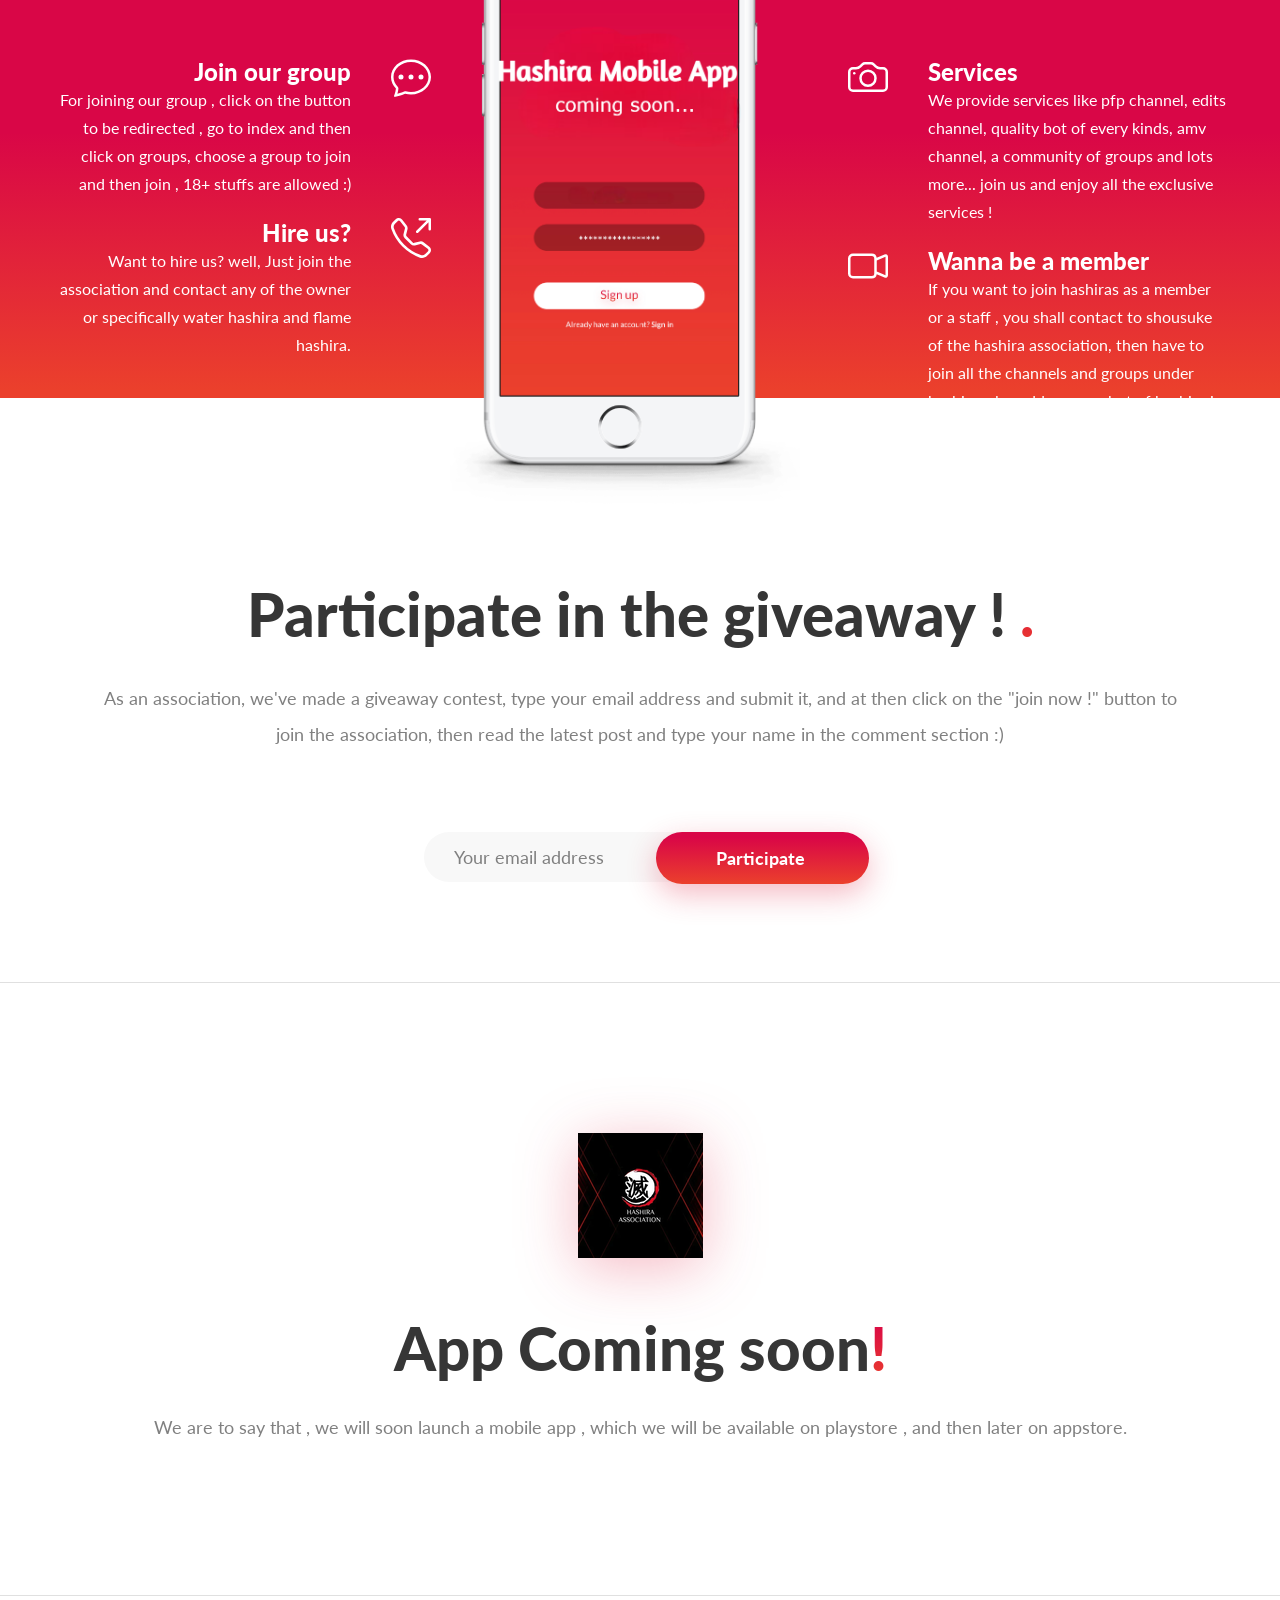
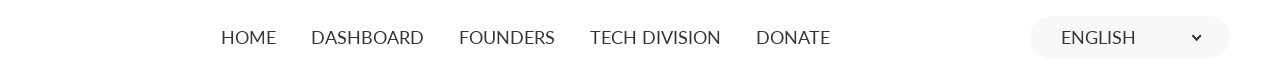
==== commit f1fe0b87: "Update index.html" ====
--- a/index.html
+++ b/index.html
@@ -51,7 +51,7 @@
 
     <!-- Open Graph / Facebook -->
     <meta property="og:type" content="website" />
-    <meta property="og:url" content="https://hashira-net.aneekbiswas5.repl.co/#features" />
+    <meta property="og:url" content="https://hashiranet.tech" />
     <meta
       property="og:title"
       content="Hashira Association Landing Page"
@@ -66,7 +66,7 @@
     <meta property="twitter:card" content="summary_large_image" />
     <meta
       property="twitter:url"
-      content="https://hashira-net.aneekbiswas5.repl.co/#features"
+      content="https://hashiranet.tech"
     />
     <meta
       property="twitter:title"
